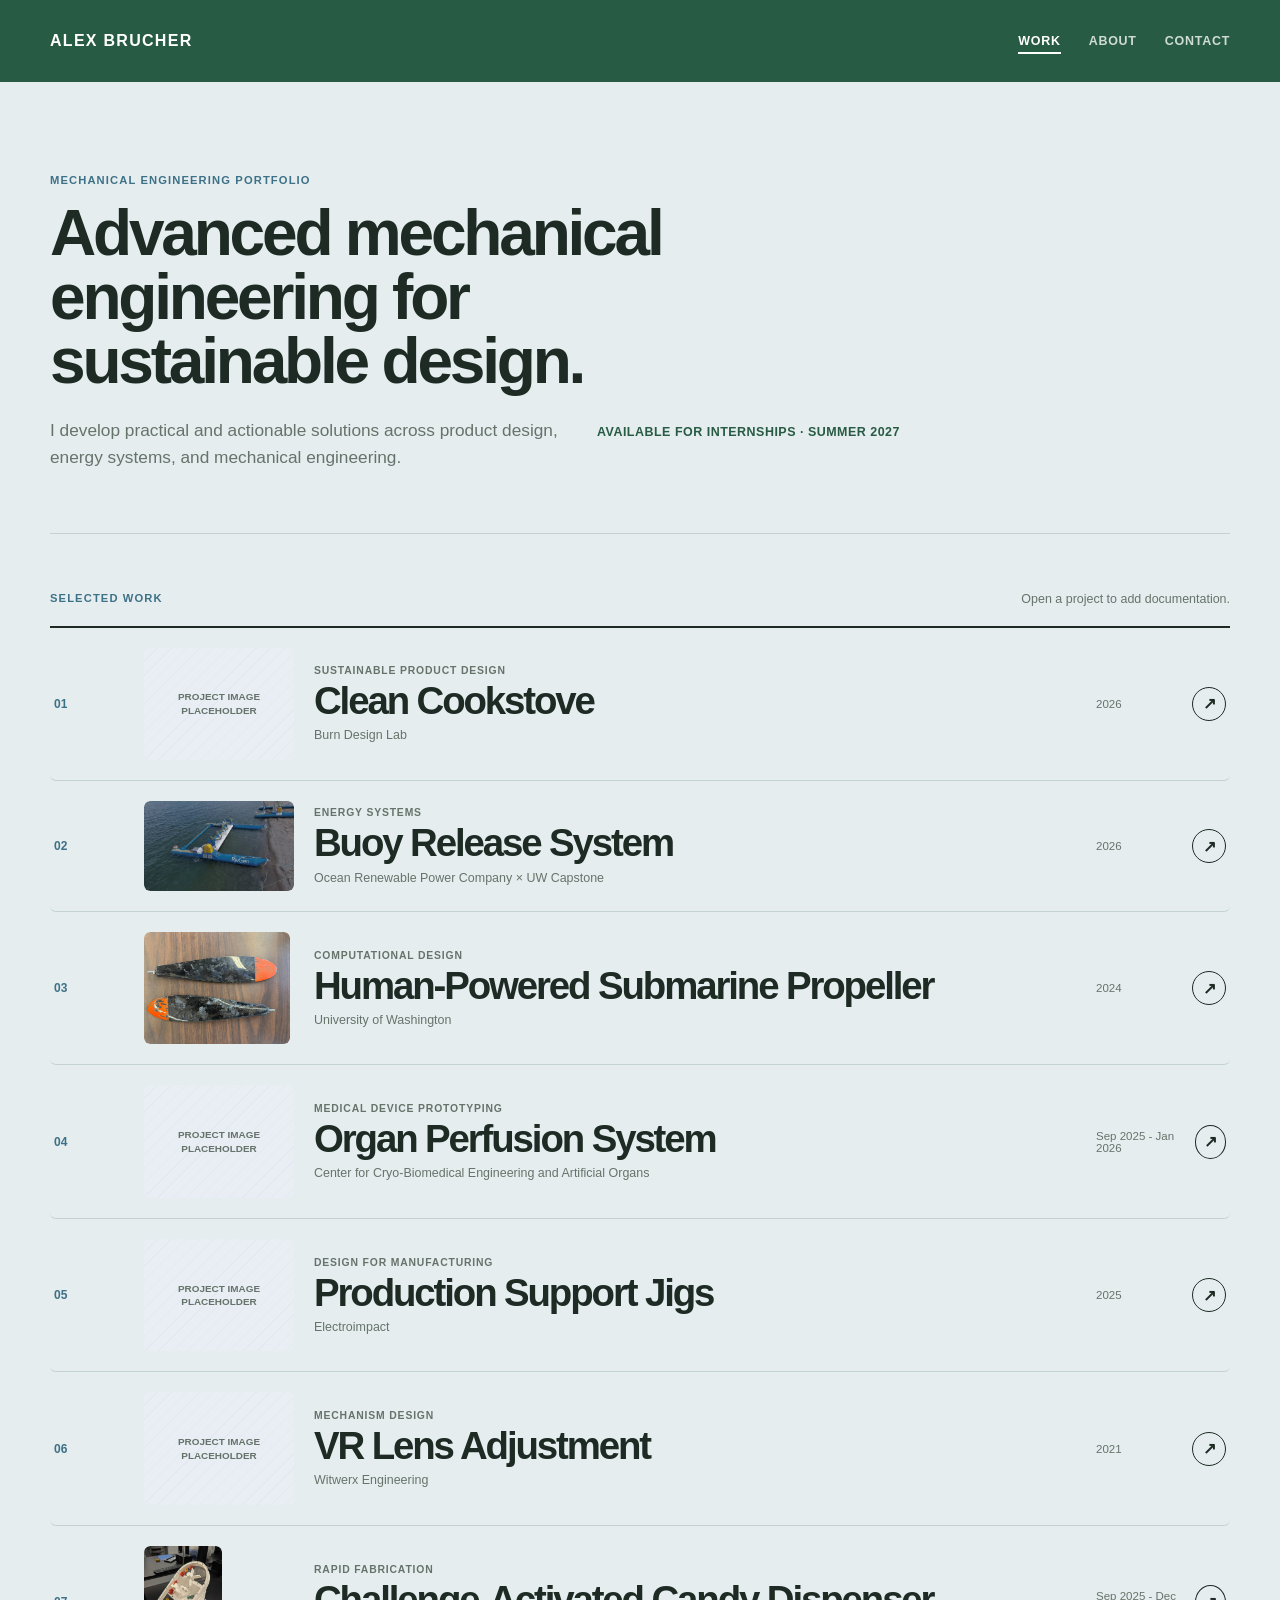
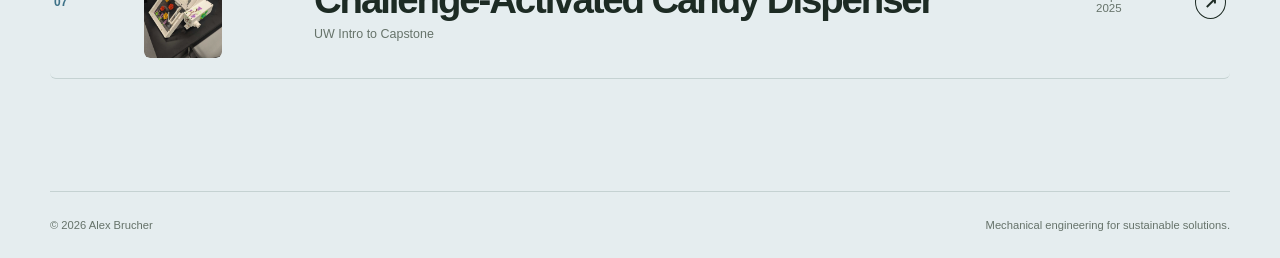
==== index.html @ 3a570173 "Publish portfolio website" ====
<!doctype html>
<html lang="en">
  <head>
    <meta charset="UTF-8" />
    <meta name="viewport" content="width=device-width, initial-scale=1.0" />
    <meta name="description" content="Alex Brucher - mechanical engineer designing sustainable products and energy systems." />
    <title>Alex Brucher | Mechanical Engineer</title>
    <link rel="stylesheet" href="assets/styles.css" />
  </head>
  <body>
    <a class="skip-link" href="#projects">Skip to projects</a>
    <header class="site-header">
      <a class="wordmark" href="index.html" aria-label="Alex Brucher home">ALEX BRUCHER</a>
      <nav aria-label="Primary navigation">
        <a class="active" href="index.html">Work</a>
        <a href="about.html">About</a>
        <a href="contact.html">Contact</a>
      </nav>
    </header>

    <main>
      <section class="hero page-shell">
        <p class="label">Mechanical engineering portfolio</p>
        <h1>Advanced mechanical engineering for sustainable design.</h1>
        <div class="hero-details">
          <p class="hero-subtitle">I develop practical and actionable solutions across product design, energy systems, and mechanical engineering.</p>
          <p class="hero-availability">Available for internships · Summer 2027</p>
        </div>
      </section>

      <section class="work-section page-shell" id="projects" aria-labelledby="project-heading">
        <div class="section-heading">
          <p class="label">Selected work</p>
          <p class="section-note">Open a project to add documentation.</p>
        </div>
        <div class="project-grid" id="project-grid" aria-live="polite"></div>
      </section>
    </main>

    <footer class="site-footer page-shell">
      <p>© <span id="year"></span> Alex Brucher</p>
      <p>Mechanical engineering for sustainable solutions.</p>
    </footer>
    <script src="content/projects.js"></script>
    <script src="assets/site.js"></script>
  </body>
</html>
---- assets/styles.css ----
:root {
  --ink: #1d2b24;
  --panel: #203d31;
  --blue: #3d7187;
  --cyan: #b8d1d3;
  --signal: #285b43;
  --paper: #e5edef;
  --white: #fff;
  --line: #c5d2d2;
  --muted: #66736a;
  --sans: "Avenir Next", "Helvetica Neue", Arial, sans-serif;
  --mono: "Avenir Next", "Helvetica Neue", Arial, sans-serif;
}
* { box-sizing: border-box; }
html { scroll-behavior: smooth; }
body { margin: 0; color: var(--ink); background: var(--paper); font-family: var(--sans); line-height: 1.45; }
a { color: inherit; }
.page-shell { width: min(1180px, calc(100% - 48px)); margin-inline: auto; }
.skip-link { position: absolute; left: -999px; top: 0; z-index: 3; padding: 10px; color: white; background: var(--blue); }
.skip-link:focus { left: 10px; }
.site-header { display: flex; align-items: center; justify-content: space-between; width: 100%; height: 82px; padding-inline: max(24px, calc((100% - 1180px) / 2)); background: var(--signal); color: var(--white); }
.wordmark { color: var(--white); font: 800 1rem var(--mono); letter-spacing: .08em; text-decoration: none; }
nav { display: flex; gap: 28px; }
nav a { position: relative; padding: 6px 0; color: rgba(255, 255, 255, .78); font: 700 .78rem var(--mono); letter-spacing: .06em; text-decoration: none; text-transform: uppercase; }
nav a.active, nav a:hover { color: var(--white); }
nav a.active::after { position: absolute; right: 0; bottom: 0; left: 0; height: 2px; background: var(--white); content: ""; }
.label { margin: 0; color: var(--blue); font: 800 .7rem var(--mono); letter-spacing: .1em; text-transform: uppercase; }
.hero { padding: clamp(52px, 8vw, 92px) 0 62px; border-bottom: 1px solid var(--line); }
.hero h1 { max-width: 700px; margin: 15px 0 24px; font-size: clamp(2.4rem, 5vw, 4.8rem); line-height: 1; letter-spacing: -.05em; font-weight: 900; }
.hero-details { display: flex; align-items: baseline; justify-content: space-between; gap: 32px; max-width: 850px; }
.hero-subtitle { max-width: 600px; margin: 0; color: var(--muted); font: 500 1.08rem/1.55 var(--sans); }
.hero-availability { flex: 0 0 auto; margin: 0; color: var(--signal); font: 700 .78rem var(--mono); letter-spacing: .04em; text-transform: uppercase; }
.work-section { padding: 58px 0 112px; }
.section-heading { display: flex; justify-content: space-between; padding-bottom: 20px; border-bottom: 2px solid var(--ink); }
.section-note { margin: 0; color: var(--muted); font: .78rem var(--mono); }
.project-grid { display: grid; }
.project-card { display: grid; grid-template-columns: 70px 150px minmax(0, 1fr) 130px; gap: 20px; align-items: center; padding: 20px 4px; border-bottom: 1px solid var(--line); border-radius: 6px; text-decoration: none; transition: background .18s, padding .18s; }
.project-card:hover { padding-inline: 14px; background: var(--white); }
.project-number { color: var(--blue); font: 800 .75rem var(--mono); }
.project-card-visual { display: grid; place-items: center; width: 150px; height: 112.5px; padding: 6px; overflow: hidden; border-radius: 6px; color: var(--muted); background: repeating-linear-gradient(135deg, #e9eef4, #e9eef4 9px, #e3e9f0 9px, #e3e9f0 10px); text-align: center; font: 700 .62rem/1.35 var(--mono); text-transform: uppercase; }
.project-card-visual.has-image { width: fit-content; height: fit-content; max-width: 150px; max-height: 112.5px; padding: 0; background: transparent; }
.project-card-visual img { display: block; width: auto; height: auto; min-width: 0; min-height: 0; max-width: 150px; max-height: 112.5px; border-radius: 6px; object-fit: contain; background: transparent; }
.project-card-main p { margin: 0 0 5px; color: var(--muted); font: 700 .65rem var(--mono); letter-spacing: .08em; text-transform: uppercase; }
.project-card h2 { margin: 0; font-size: clamp(1.5rem, 3vw, 2.65rem); line-height: 1.05; letter-spacing: -.055em; }
.project-card-main > span { display: block; margin-top: 7px; color: var(--muted); font: .78rem var(--mono); }
.project-card-end { display: flex; align-items: center; justify-content: space-between; color: var(--muted); font: .72rem var(--mono); }
.project-card-end b { display: grid; place-items: center; width: 34px; height: 34px; border: 1px solid var(--ink); border-radius: 50%; color: var(--ink); font-size: 1rem; transition: background .18s, color .18s; }
.project-card:hover b { border-color: var(--blue); color: white; background: var(--blue); }
.site-footer { display: flex; justify-content: space-between; gap: 20px; padding: 27px 0; border-top: 1px solid var(--line); color: var(--muted); font: .7rem var(--mono); }
.site-footer p { margin: 0; }
.about-page, .contact-page { max-width: 900px; padding-top: clamp(75px, 12vw, 140px); padding-bottom: 120px; }
.about-layout { display: grid; grid-template-columns: minmax(0, 1fr) 280px; gap: 80px; }
.about-layout h1, .contact-page h1 { margin: 16px 0 30px; font-size: clamp(3.2rem, 7vw, 6.6rem); line-height: .9; letter-spacing: -.09em; }
.edit-placeholder { margin: 0; padding: 24px; border: 1px solid var(--line); border-radius: 6px; color: #3d4b5d; background: var(--white); font: 400 1rem/1.7 var(--sans); }
.about-aside { border-top: 2px solid var(--ink); }
.profile-placeholder { display: grid; place-content: center; height: 200px; color: var(--cyan); background: var(--panel); font: 800 2.5rem var(--mono); }
.profile-placeholder small { margin-top: 11px; color: #d1ddec; font: 400 .66rem var(--mono); text-transform: uppercase; }
.about-aside dl, .project-header dl { margin: 0; }
.about-aside dl div, .project-header dl div { padding: 16px 0; border-bottom: 1px solid var(--line); }
dt { color: var(--muted); font: 800 .65rem var(--mono); letter-spacing: .08em; text-transform: uppercase; }
dd { margin: 6px 0 0; font-size: .9rem; }
.contact-links { margin-top: 48px; border-top: 2px solid var(--ink); }
.contact-links a { display: grid; grid-template-columns: 100px minmax(0, 1fr) 26px; gap: 15px; align-items: center; padding: 22px 0; border-bottom: 1px solid var(--line); text-decoration: none; }
.contact-links a:hover { color: var(--blue); }
.contact-links small { color: var(--muted); font: 800 .67rem var(--mono); text-transform: uppercase; }
.contact-links span { font: 700 clamp(1.15rem, 2vw, 1.7rem) var(--mono); letter-spacing: -.05em; }
.contact-note { color: var(--muted); font: .78rem var(--mono); }
.project-page { padding-top: 44px; padding-bottom: 110px; }
.back-link { color: var(--blue); font: 700 .78rem var(--mono); text-decoration: none; }
.project-header { display: grid; grid-template-columns: minmax(0, 1fr) 280px; gap: 10%; align-items: end; padding: 55px 0 42px; }
.project-header h1 { margin: 13px 0 0; font-size: clamp(3.5rem, 7vw, 7.2rem); line-height: .88; letter-spacing: -.09em; }
.media-stage { display: grid; grid-template-columns: repeat(2, minmax(0, 1fr)); gap: 20px; }
.media-stage-single { display: block; }
.model-panel, .image-placeholder, .project-image { min-height: clamp(400px, 55vw, 650px); border: 1px solid var(--line); border-radius: 6px; background: var(--white); overflow: hidden; }
.model-toolbar { position: relative; z-index: 1; display: flex; justify-content: space-between; gap: 20px; padding: 14px 16px; border-bottom: 1px solid var(--line); color: var(--muted); font: 700 .65rem var(--mono); letter-spacing: .06em; text-transform: uppercase; }
.model-panel model-viewer { display: block; width: 100%; height: calc(clamp(400px, 55vw, 650px) - 46px); background: linear-gradient(135deg, #f8fafc, #e9eef4); }
.model-loading { display: grid; place-items: center; height: 100%; color: var(--muted); font: 700 .75rem var(--mono); text-transform: uppercase; }
.image-placeholder { display: grid; place-content: center; gap: 8px; color: var(--muted); background: repeating-linear-gradient(45deg, #e9eef4, #e9eef4 9px, #e3e9f0 9px, #e3e9f0 10px); text-align: center; font: 700 .8rem var(--mono); text-transform: uppercase; }
.image-placeholder small { font-weight: 400; text-transform: none; }
.project-image { margin: 0; overflow: hidden; }
.project-image img { display: block; width: 100%; height: auto; max-height: 75vh; min-height: 400px; object-fit: contain; background: var(--white); }
.project-image figcaption { padding: 12px 14px; color: var(--muted); font: .9rem/1.45 var(--sans); }
.image-carousel { display: flex; flex-direction: column; }
.carousel-track { display: flex; flex: 1; min-height: 0; transition: transform .3s ease; }
.carousel-track figure { flex: 0 0 100%; margin: 0; }
.carousel-track img { width: 100%; height: clamp(400px, 55vw, 650px); object-fit: contain; background: var(--white); }
.carousel-track figcaption { min-height: 48px; }
.carousel-controls { display: flex; align-items: center; justify-content: space-between; padding: 10px 14px; border-top: 1px solid var(--line); color: var(--muted); font: .86rem var(--sans); }
.carousel-controls button { display: grid; place-items: center; width: 32px; height: 32px; border: 1px solid var(--line); border-radius: 50%; color: var(--ink); background: transparent; font: 1rem var(--sans); cursor: pointer; }
.carousel-controls button:hover { color: var(--white); border-color: var(--signal); background: var(--signal); }
.media-caption { margin: 0; padding: 12px 14px; color: var(--muted); font: .9rem/1.45 var(--sans); }
.image-placeholder .media-caption { align-self: end; width: 100%; padding-top: 16px; text-align: left; }
.project-template { display: grid; grid-template-columns: repeat(2, 1fr); gap: 16px; margin-top: 24px; }
.project-template section { min-height: 210px; padding: 22px; border: 1px solid var(--line); border-radius: 6px; background: #eef2f5; }
.project-copy { display: flex; flex-direction: column; gap: 10px; margin: 18px 0 0; color: #3d4b5d; font: 400 1rem/1.7 var(--sans); }
.project-copy strong { color: var(--ink); font-weight: 700; }
.project-copy span { display: block; }
.skills-list { display: flex; flex-wrap: wrap; gap: 8px; margin: 18px 0 0; padding: 0; list-style: none; }
.skills-list li { padding: 7px 9px; border: 1px solid var(--line); border-radius: 4px; color: var(--ink); background: var(--white); font: 700 .72rem var(--mono); }
.editor-note { margin: 24px 0 0; color: var(--muted); font: .72rem var(--mono); }
.editor-note code { color: var(--blue); }
@media (max-width: 700px) {
  .page-shell { width: calc(100% - 32px); }
  .site-header { width: 100%; height: 70px; padding-inline: 16px; }
  .wordmark { font-size: .82rem; }
  nav { gap: 16px; }
  .hero { padding-block: 56px 48px; }
  .hero h1 { font-size: clamp(2.4rem, 11vw, 4.2rem); }
  .hero-details { align-items: start; flex-direction: column; gap: 18px; }
  .section-heading { align-items: start; flex-direction: column; gap: 11px; }
  .project-card { grid-template-columns: 37px 110px minmax(0, 1fr); gap: 13px; padding-block: 22px; }
  .project-card-visual { width: 110px; height: 82.5px; grid-column: 2; grid-row: 1 / span 2; }
  .project-card-visual.has-image { max-width: 110px; max-height: 82.5px; }
  .project-card-visual img { max-width: 110px; max-height: 82.5px; }
  .project-card-main { grid-column: 3; }
  .project-card-end { grid-column: 3; justify-content: flex-start; gap: 15px; }
  .about-layout, .project-header { grid-template-columns: 1fr; gap: 30px; }
  .contact-links a { grid-template-columns: 1fr 23px; }
  .contact-links small { grid-column: 1 / -1; }
  .project-header { padding-top: 42px; }
  .media-stage { grid-template-columns: 1fr; }
  .model-toolbar { font-size: .56rem; }
  .model-toolbar span:last-child { display: none; }
  .project-template { grid-template-columns: 1fr; }
  .project-template section { min-height: 0; }
  .site-footer { flex-direction: column; }
}
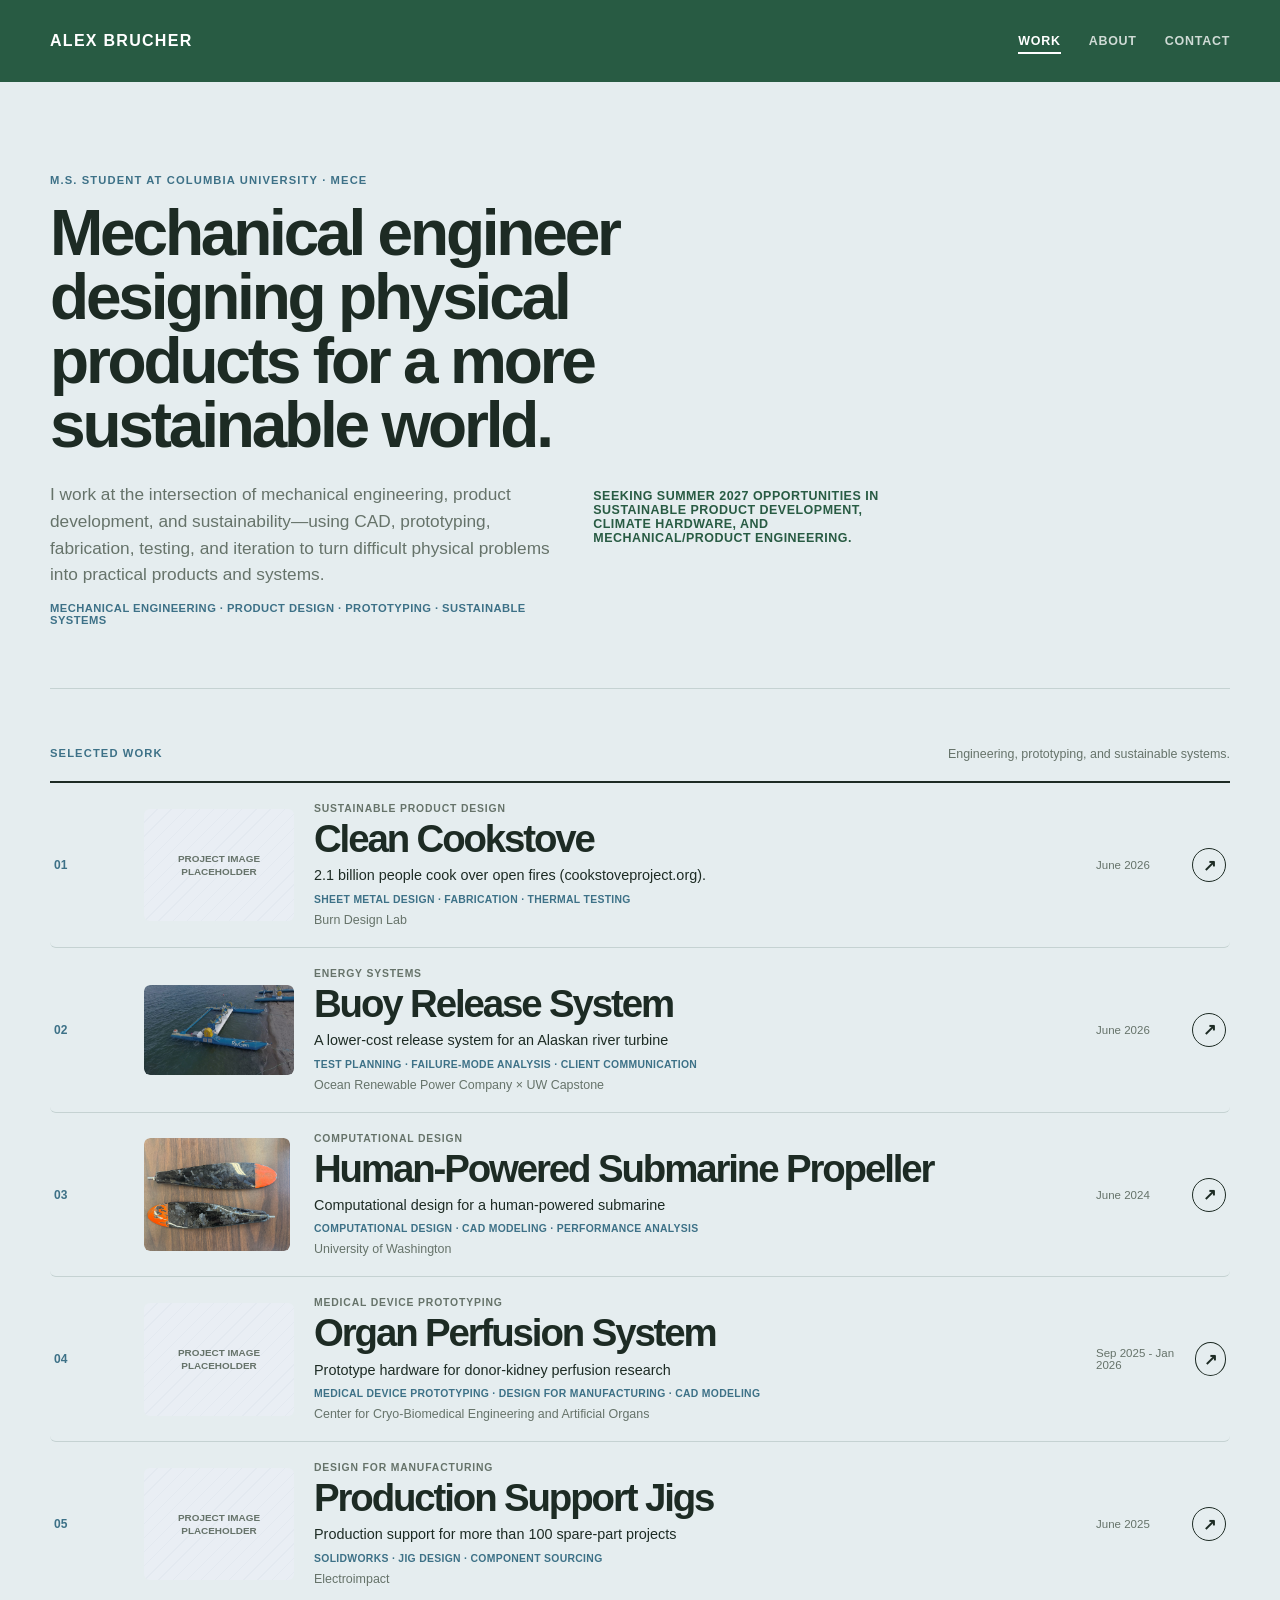
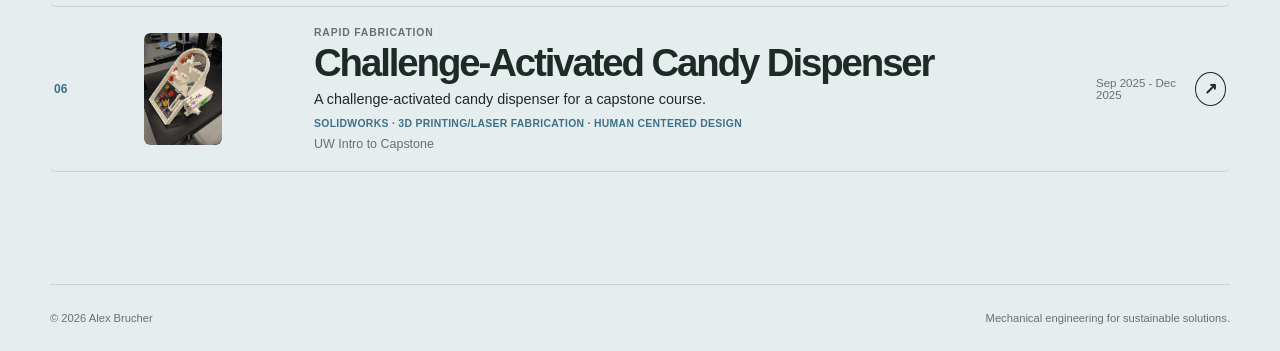
==== commit e4057525: "Refine portfolio positioning and project presentation" ====
--- a/index.html
+++ b/index.html
@@ -3,8 +3,8 @@
   <head>
     <meta charset="UTF-8" />
     <meta name="viewport" content="width=device-width, initial-scale=1.0" />
-    <meta name="description" content="Alex Brucher - mechanical engineer designing sustainable products and energy systems." />
-    <title>Alex Brucher | Mechanical Engineer</title>
+    <meta name="description" content="Alex Brucher — mechanical engineer focused on sustainable product development, climate hardware, mechanical design, and physical product development." />
+    <title>Alex Brucher — Mechanical Engineer &amp; Product Designer</title>
     <link rel="stylesheet" href="assets/styles.css" />
   </head>
   <body>
@@ -20,18 +20,21 @@
 
     <main>
       <section class="hero page-shell">
-        <p class="label">Mechanical engineering portfolio</p>
-        <h1>Advanced mechanical engineering for sustainable design.</h1>
+        <p class="label">M.S. student at Columbia University · MECE</p>
+        <h1>Mechanical engineer designing physical products for a more sustainable world.</h1>
         <div class="hero-details">
-          <p class="hero-subtitle">I develop practical and actionable solutions across product design, energy systems, and mechanical engineering.</p>
-          <p class="hero-availability">Available for internships · Summer 2027</p>
+          <div>
+            <p class="hero-subtitle">I work at the intersection of mechanical engineering, product development, and sustainability—using CAD, prototyping, fabrication, testing, and iteration to turn difficult physical problems into practical products and systems.</p>
+            <p class="hero-capabilities">Mechanical Engineering · Product Design · Prototyping · Sustainable Systems</p>
+          </div>
+          <p class="hero-availability">Seeking Summer 2027 opportunities in sustainable product development, climate hardware, and mechanical/product engineering.</p>
         </div>
       </section>
 
       <section class="work-section page-shell" id="projects" aria-labelledby="project-heading">
         <div class="section-heading">
-          <p class="label">Selected work</p>
-          <p class="section-note">Open a project to add documentation.</p>
+          <p class="label" id="project-heading">Selected work</p>
+          <p class="section-note">Engineering, prototyping, and sustainable systems.</p>
         </div>
         <div class="project-grid" id="project-grid" aria-live="polite"></div>
       </section>
--- a/assets/styles.css
+++ b/assets/styles.css
@@ -15,6 +15,7 @@
 html { scroll-behavior: smooth; }
 body { margin: 0; color: var(--ink); background: var(--paper); font-family: var(--sans); line-height: 1.45; }
 a { color: inherit; }
+ a:focus-visible, button:focus-visible { outline: 3px solid var(--signal); outline-offset: 4px; }
 .page-shell { width: min(1180px, calc(100% - 48px)); margin-inline: auto; }
 .skip-link { position: absolute; left: -999px; top: 0; z-index: 3; padding: 10px; color: white; background: var(--blue); }
 .skip-link:focus { left: 10px; }
@@ -29,7 +30,8 @@
 .hero h1 { max-width: 700px; margin: 15px 0 24px; font-size: clamp(2.4rem, 5vw, 4.8rem); line-height: 1; letter-spacing: -.05em; font-weight: 900; }
 .hero-details { display: flex; align-items: baseline; justify-content: space-between; gap: 32px; max-width: 850px; }
 .hero-subtitle { max-width: 600px; margin: 0; color: var(--muted); font: 500 1.08rem/1.55 var(--sans); }
-.hero-availability { flex: 0 0 auto; margin: 0; color: var(--signal); font: 700 .78rem var(--mono); letter-spacing: .04em; text-transform: uppercase; }
+.hero-capabilities { margin: 14px 0 0; color: var(--blue); font: 700 .7rem var(--mono); letter-spacing: .04em; text-transform: uppercase; }
+.hero-availability { flex: 0 1 360px; max-width: 360px; margin: 0; color: var(--signal); font: 700 .78rem var(--mono); letter-spacing: .04em; text-transform: uppercase; }
 .work-section { padding: 58px 0 112px; }
 .section-heading { display: flex; justify-content: space-between; padding-bottom: 20px; border-bottom: 2px solid var(--ink); }
 .section-note { margin: 0; color: var(--muted); font: .78rem var(--mono); }
@@ -43,6 +45,9 @@
 .project-card-main p { margin: 0 0 5px; color: var(--muted); font: 700 .65rem var(--mono); letter-spacing: .08em; text-transform: uppercase; }
 .project-card h2 { margin: 0; font-size: clamp(1.5rem, 3vw, 2.65rem); line-height: 1.05; letter-spacing: -.055em; }
 .project-card-main > span { display: block; margin-top: 7px; color: var(--muted); font: .78rem var(--mono); }
+.project-card-main .project-card-description { max-width: 620px; color: var(--ink); font: 500 .9rem/1.35 var(--sans); }
+.project-card-main .project-card-skills { margin-top: 8px; color: var(--blue); font: 700 .65rem var(--mono); letter-spacing: .03em; text-transform: uppercase; }
+.project-card-main .project-card-client { margin-top: 8px; }
 .project-card-end { display: flex; align-items: center; justify-content: space-between; color: var(--muted); font: .72rem var(--mono); }
 .project-card-end b { display: grid; place-items: center; width: 34px; height: 34px; border: 1px solid var(--ink); border-radius: 50%; color: var(--ink); font-size: 1rem; transition: background .18s, color .18s; }
 .project-card:hover b { border-color: var(--blue); color: white; background: var(--blue); }
@@ -99,6 +104,10 @@
 .skills-list li { padding: 7px 9px; border: 1px solid var(--line); border-radius: 4px; color: var(--ink); background: var(--white); font: 700 .72rem var(--mono); }
 .editor-note { margin: 24px 0 0; color: var(--muted); font: .72rem var(--mono); }
 .editor-note code { color: var(--blue); }
+@media (max-width: 900px) and (min-width: 701px) {
+  .hero-details { align-items: flex-start; flex-direction: column; gap: 18px; }
+  .hero-availability { max-width: 100%; }
+}
 @media (max-width: 700px) {
   .page-shell { width: calc(100% - 32px); }
   .site-header { width: 100%; height: 70px; padding-inline: 16px; }
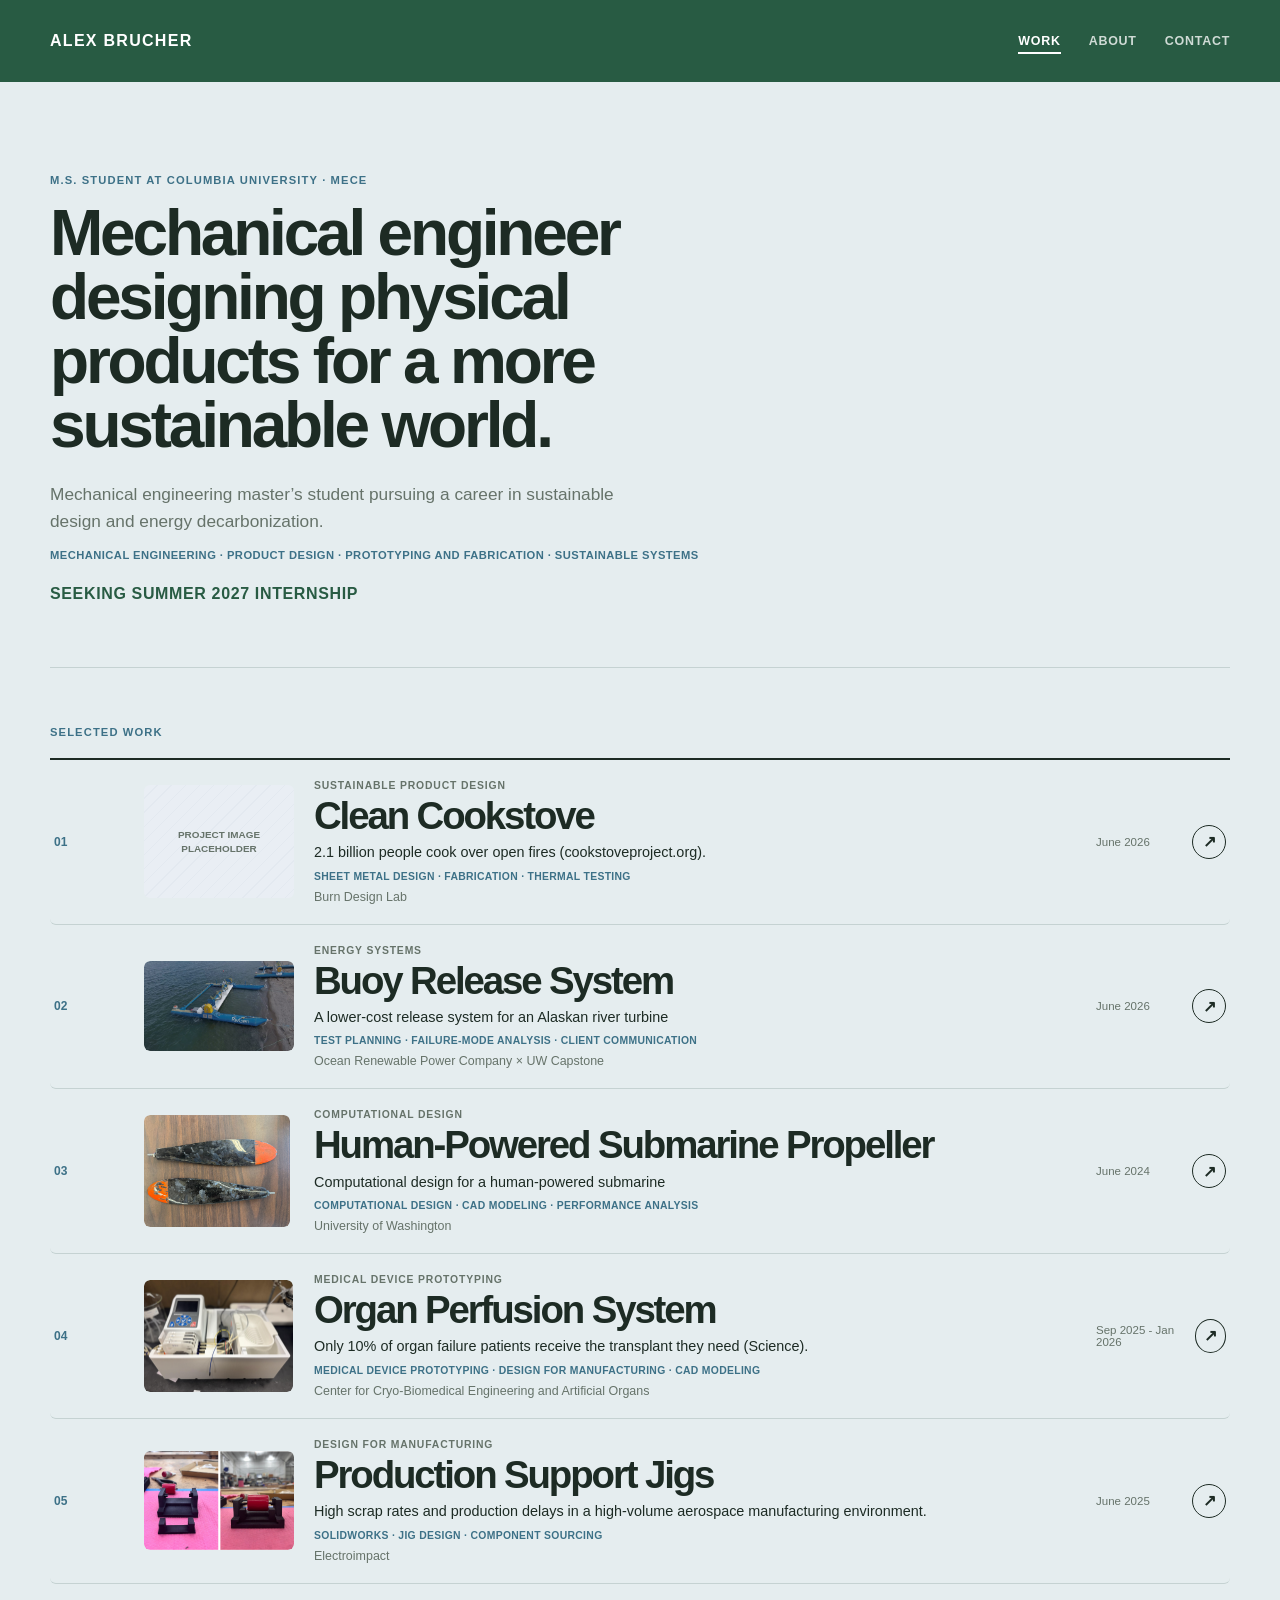
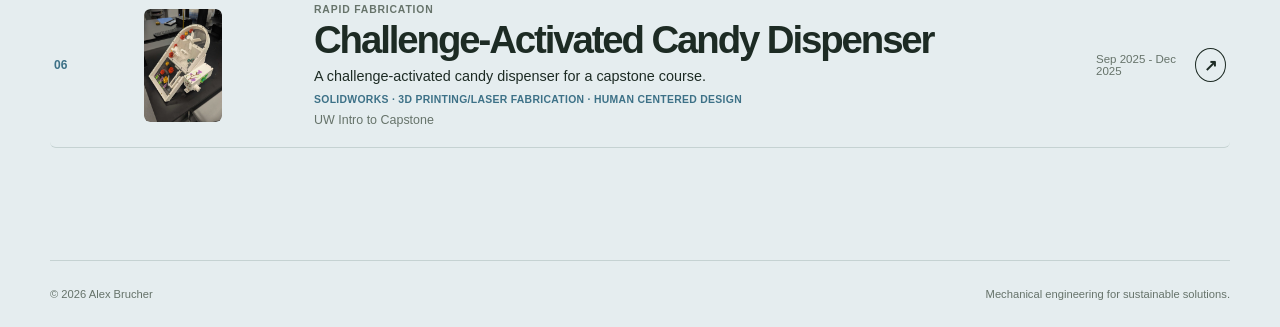
==== commit a0a2e273: "Describe your changes" ====
--- a/index.html
+++ b/index.html
@@ -24,17 +24,16 @@
         <h1>Mechanical engineer designing physical products for a more sustainable world.</h1>
         <div class="hero-details">
           <div>
-            <p class="hero-subtitle">I work at the intersection of mechanical engineering, product development, and sustainability—using CAD, prototyping, fabrication, testing, and iteration to turn difficult physical problems into practical products and systems.</p>
-            <p class="hero-capabilities">Mechanical Engineering · Product Design · Prototyping · Sustainable Systems</p>
+            <p class="hero-subtitle">Mechanical engineering master’s student pursuing a career in sustainable design and energy decarbonization.</p>
+            <p class="hero-capabilities">Mechanical Engineering · Product Design · Prototyping and Fabrication · Sustainable Systems</p>
           </div>
-          <p class="hero-availability">Seeking Summer 2027 opportunities in sustainable product development, climate hardware, and mechanical/product engineering.</p>
         </div>
+        <p class="hero-availability">Seeking Summer 2027 Internship</p>
       </section>
 
       <section class="work-section page-shell" id="projects" aria-labelledby="project-heading">
         <div class="section-heading">
           <p class="label" id="project-heading">Selected work</p>
-          <p class="section-note">Engineering, prototyping, and sustainable systems.</p>
         </div>
         <div class="project-grid" id="project-grid" aria-live="polite"></div>
       </section>
--- a/assets/styles.css
+++ b/assets/styles.css
@@ -31,7 +31,7 @@
 .hero-details { display: flex; align-items: baseline; justify-content: space-between; gap: 32px; max-width: 850px; }
 .hero-subtitle { max-width: 600px; margin: 0; color: var(--muted); font: 500 1.08rem/1.55 var(--sans); }
 .hero-capabilities { margin: 14px 0 0; color: var(--blue); font: 700 .7rem var(--mono); letter-spacing: .04em; text-transform: uppercase; }
-.hero-availability { flex: 0 1 360px; max-width: 360px; margin: 0; color: var(--signal); font: 700 .78rem var(--mono); letter-spacing: .04em; text-transform: uppercase; }
+.hero-availability { display: inline-block; max-width: 100%; margin: 24px 0 0; color: var(--signal); font: 800 1rem var(--mono); letter-spacing: .04em; text-transform: uppercase; }
 .work-section { padding: 58px 0 112px; }
 .section-heading { display: flex; justify-content: space-between; padding-bottom: 20px; border-bottom: 2px solid var(--ink); }
 .section-note { margin: 0; color: var(--muted); font: .78rem var(--mono); }
@@ -60,6 +60,7 @@
 .about-aside { border-top: 2px solid var(--ink); }
 .profile-placeholder { display: grid; place-content: center; height: 200px; color: var(--cyan); background: var(--panel); font: 800 2.5rem var(--mono); }
 .profile-placeholder small { margin-top: 11px; color: #d1ddec; font: 400 .66rem var(--mono); text-transform: uppercase; }
+.profile-photo { display: block; width: 100%; height: 280px; border: 1px solid var(--line); border-radius: 6px; object-fit: cover; }
 .about-aside dl, .project-header dl { margin: 0; }
 .about-aside dl div, .project-header dl div { padding: 16px 0; border-bottom: 1px solid var(--line); }
 dt { color: var(--muted); font: 800 .65rem var(--mono); letter-spacing: .08em; text-transform: uppercase; }
@@ -84,16 +85,18 @@
 .image-placeholder small { font-weight: 400; text-transform: none; }
 .project-image { margin: 0; overflow: hidden; }
 .project-image img { display: block; width: 100%; height: auto; max-height: 75vh; min-height: 400px; object-fit: contain; background: var(--white); }
-.project-image figcaption { padding: 12px 14px; color: var(--muted); font: .9rem/1.45 var(--sans); }
+.project-image figcaption { padding: 12px 14px; color: var(--muted); font: 700 1rem/1.45 var(--sans); }
 .image-carousel { display: flex; flex-direction: column; }
 .carousel-track { display: flex; flex: 1; min-height: 0; transition: transform .3s ease; }
 .carousel-track figure { flex: 0 0 100%; margin: 0; }
 .carousel-track img { width: 100%; height: clamp(400px, 55vw, 650px); object-fit: contain; background: var(--white); }
 .carousel-track figcaption { min-height: 48px; }
+.media-stage-single .project-image img,
+.media-stage-single .carousel-track img { height: clamp(360px, 48vw, 580px); min-height: 360px; }
 .carousel-controls { display: flex; align-items: center; justify-content: space-between; padding: 10px 14px; border-top: 1px solid var(--line); color: var(--muted); font: .86rem var(--sans); }
 .carousel-controls button { display: grid; place-items: center; width: 32px; height: 32px; border: 1px solid var(--line); border-radius: 50%; color: var(--ink); background: transparent; font: 1rem var(--sans); cursor: pointer; }
 .carousel-controls button:hover { color: var(--white); border-color: var(--signal); background: var(--signal); }
-.media-caption { margin: 0; padding: 12px 14px; color: var(--muted); font: .9rem/1.45 var(--sans); }
+.media-caption { margin: 0; padding: 12px 14px; color: var(--muted); font: 700 1rem/1.45 var(--sans); }
 .image-placeholder .media-caption { align-self: end; width: 100%; padding-top: 16px; text-align: left; }
 .project-template { display: grid; grid-template-columns: repeat(2, 1fr); gap: 16px; margin-top: 24px; }
 .project-template section { min-height: 210px; padding: 22px; border: 1px solid var(--line); border-radius: 6px; background: #eef2f5; }
@@ -102,6 +105,7 @@
 .project-copy span { display: block; }
 .skills-list { display: flex; flex-wrap: wrap; gap: 8px; margin: 18px 0 0; padding: 0; list-style: none; }
 .skills-list li { padding: 7px 9px; border: 1px solid var(--line); border-radius: 4px; color: var(--ink); background: var(--white); font: 700 .72rem var(--mono); }
+.stat-citation { margin: 20px 0 0; color: var(--muted); font: .72rem/1.5 var(--mono); }
 .editor-note { margin: 24px 0 0; color: var(--muted); font: .72rem var(--mono); }
 .editor-note code { color: var(--blue); }
 @media (max-width: 900px) and (min-width: 701px) {
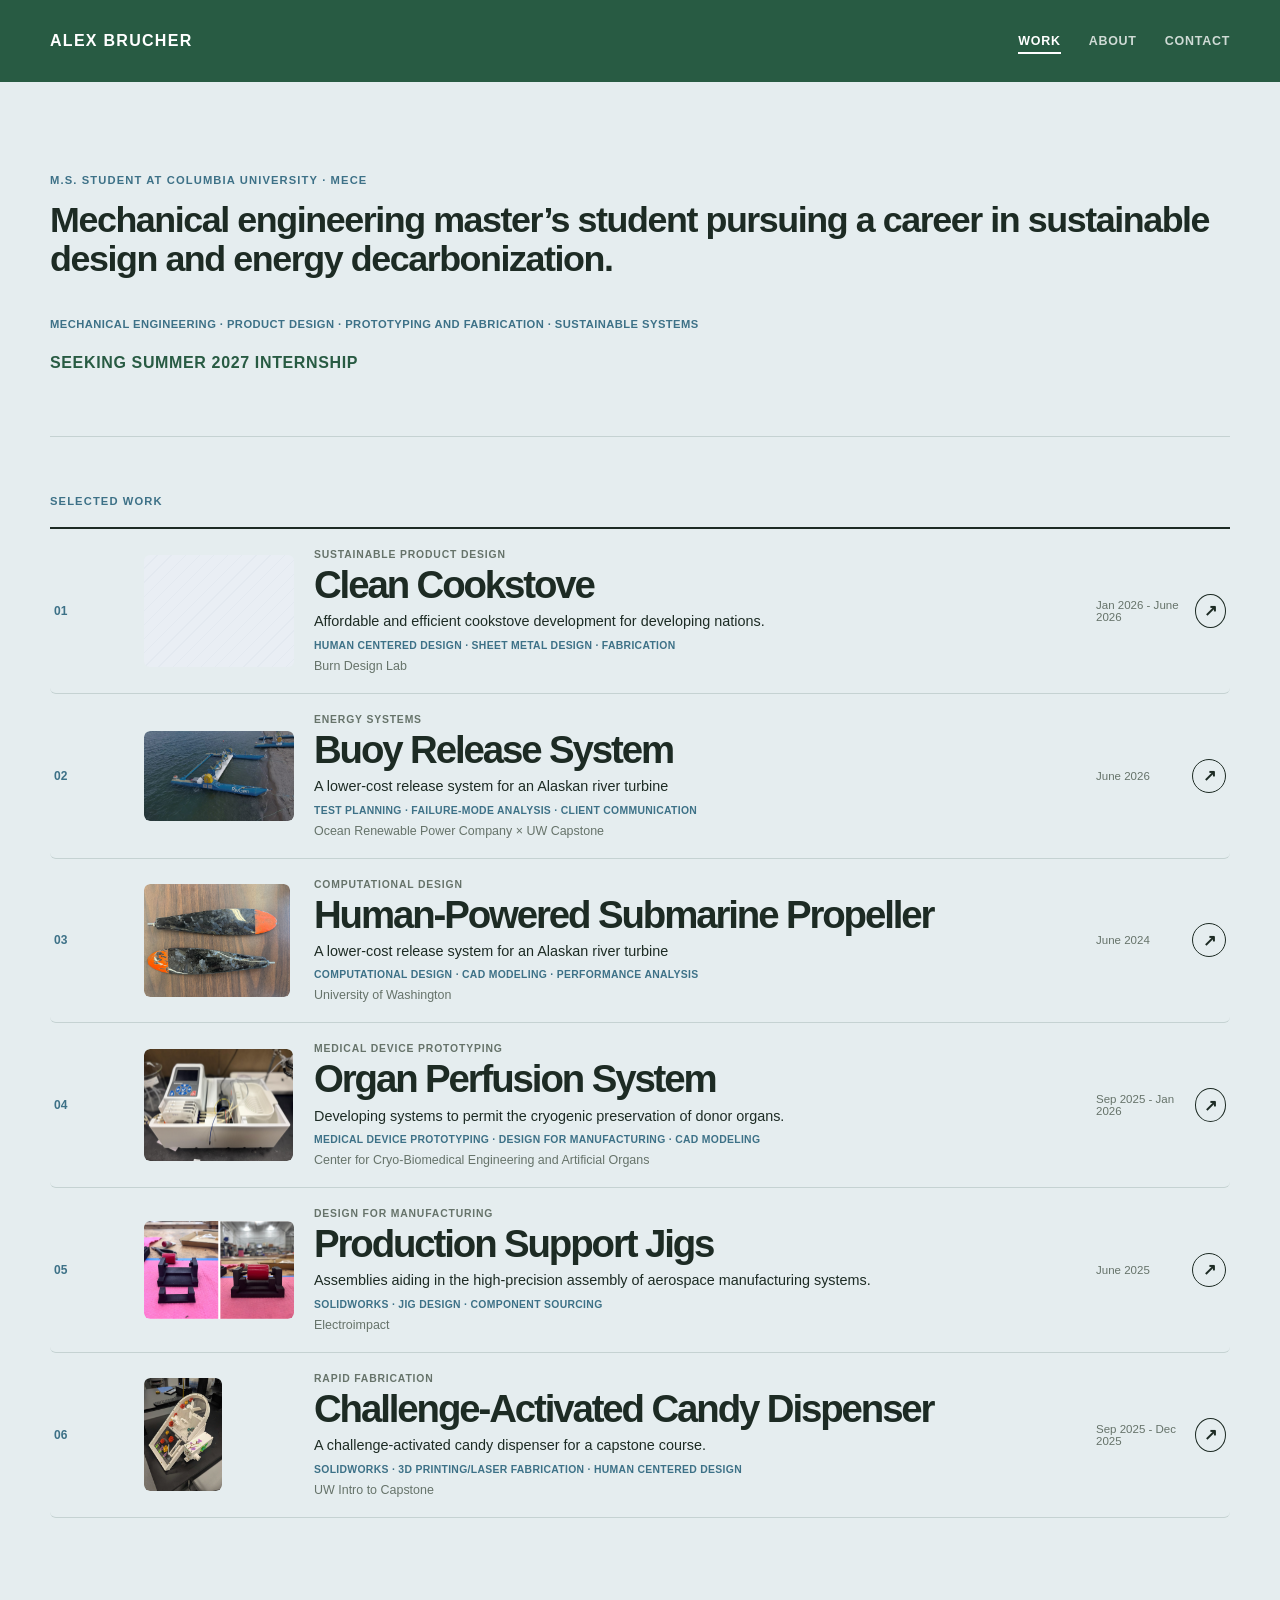
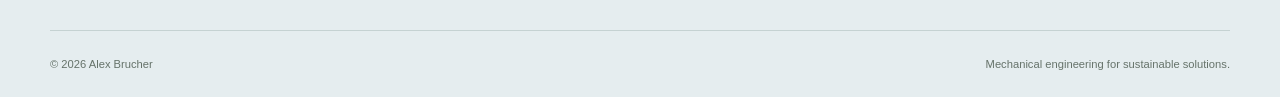
==== commit 0f2db92f: "Prepare portfolio for publication" ====
--- a/index.html
+++ b/index.html
@@ -21,10 +21,9 @@
     <main>
       <section class="hero page-shell">
         <p class="label">M.S. student at Columbia University · MECE</p>
-        <h1>Mechanical engineer designing physical products for a more sustainable world.</h1>
+        <h1 class="hero-statement">Mechanical engineering master’s student pursuing a career in sustainable design and energy decarbonization.</h1>
         <div class="hero-details">
           <div>
-            <p class="hero-subtitle">Mechanical engineering master’s student pursuing a career in sustainable design and energy decarbonization.</p>
             <p class="hero-capabilities">Mechanical Engineering · Product Design · Prototyping and Fabrication · Sustainable Systems</p>
           </div>
         </div>
--- a/assets/styles.css
+++ b/assets/styles.css
@@ -28,6 +28,7 @@
 .label { margin: 0; color: var(--blue); font: 800 .7rem var(--mono); letter-spacing: .1em; text-transform: uppercase; }
 .hero { padding: clamp(52px, 8vw, 92px) 0 62px; border-bottom: 1px solid var(--line); }
 .hero h1 { max-width: 700px; margin: 15px 0 24px; font-size: clamp(2.4rem, 5vw, 4.8rem); line-height: 1; letter-spacing: -.05em; font-weight: 900; }
+.hero-statement { max-width: 1180px !important; font-size: clamp(2rem, 2.8vw, 3.1rem) !important; line-height: 1.1 !important; letter-spacing: -.04em !important; }
 .hero-details { display: flex; align-items: baseline; justify-content: space-between; gap: 32px; max-width: 850px; }
 .hero-subtitle { max-width: 600px; margin: 0; color: var(--muted); font: 500 1.08rem/1.55 var(--sans); }
 .hero-capabilities { margin: 14px 0 0; color: var(--blue); font: 700 .7rem var(--mono); letter-spacing: .04em; text-transform: uppercase; }
@@ -56,10 +57,8 @@
 .about-page, .contact-page { max-width: 900px; padding-top: clamp(75px, 12vw, 140px); padding-bottom: 120px; }
 .about-layout { display: grid; grid-template-columns: minmax(0, 1fr) 280px; gap: 80px; }
 .about-layout h1, .contact-page h1 { margin: 16px 0 30px; font-size: clamp(3.2rem, 7vw, 6.6rem); line-height: .9; letter-spacing: -.09em; }
-.edit-placeholder { margin: 0; padding: 24px; border: 1px solid var(--line); border-radius: 6px; color: #3d4b5d; background: var(--white); font: 400 1rem/1.7 var(--sans); }
+.about-copy { margin: 0; padding: 24px; border: 1px solid var(--line); border-radius: 6px; color: #3d4b5d; background: var(--white); font: 400 1rem/1.7 var(--sans); }
 .about-aside { border-top: 2px solid var(--ink); }
-.profile-placeholder { display: grid; place-content: center; height: 200px; color: var(--cyan); background: var(--panel); font: 800 2.5rem var(--mono); }
-.profile-placeholder small { margin-top: 11px; color: #d1ddec; font: 400 .66rem var(--mono); text-transform: uppercase; }
 .profile-photo { display: block; width: 100%; height: 280px; border: 1px solid var(--line); border-radius: 6px; object-fit: cover; }
 .about-aside dl, .project-header dl { margin: 0; }
 .about-aside dl div, .project-header dl div { padding: 16px 0; border-bottom: 1px solid var(--line); }
@@ -77,12 +76,11 @@
 .project-header h1 { margin: 13px 0 0; font-size: clamp(3.5rem, 7vw, 7.2rem); line-height: .88; letter-spacing: -.09em; }
 .media-stage { display: grid; grid-template-columns: repeat(2, minmax(0, 1fr)); gap: 20px; }
 .media-stage-single { display: block; }
-.model-panel, .image-placeholder, .project-image { min-height: clamp(400px, 55vw, 650px); border: 1px solid var(--line); border-radius: 6px; background: var(--white); overflow: hidden; }
+.model-panel, .media-empty, .project-image { min-height: clamp(400px, 55vw, 650px); border: 1px solid var(--line); border-radius: 6px; background: var(--white); overflow: hidden; }
 .model-toolbar { position: relative; z-index: 1; display: flex; justify-content: space-between; gap: 20px; padding: 14px 16px; border-bottom: 1px solid var(--line); color: var(--muted); font: 700 .65rem var(--mono); letter-spacing: .06em; text-transform: uppercase; }
 .model-panel model-viewer { display: block; width: 100%; height: calc(clamp(400px, 55vw, 650px) - 46px); background: linear-gradient(135deg, #f8fafc, #e9eef4); }
 .model-loading { display: grid; place-items: center; height: 100%; color: var(--muted); font: 700 .75rem var(--mono); text-transform: uppercase; }
-.image-placeholder { display: grid; place-content: center; gap: 8px; color: var(--muted); background: repeating-linear-gradient(45deg, #e9eef4, #e9eef4 9px, #e3e9f0 9px, #e3e9f0 10px); text-align: center; font: 700 .8rem var(--mono); text-transform: uppercase; }
-.image-placeholder small { font-weight: 400; text-transform: none; }
+.media-empty { display: grid; place-content: center; gap: 8px; color: var(--muted); background: repeating-linear-gradient(45deg, #e9eef4, #e9eef4 9px, #e3e9f0 9px, #e3e9f0 10px); text-align: center; font: 700 .8rem var(--mono); text-transform: uppercase; }
 .project-image { margin: 0; overflow: hidden; }
 .project-image img { display: block; width: 100%; height: auto; max-height: 75vh; min-height: 400px; object-fit: contain; background: var(--white); }
 .project-image figcaption { padding: 12px 14px; color: var(--muted); font: 700 1rem/1.45 var(--sans); }
@@ -97,7 +95,7 @@
 .carousel-controls button { display: grid; place-items: center; width: 32px; height: 32px; border: 1px solid var(--line); border-radius: 50%; color: var(--ink); background: transparent; font: 1rem var(--sans); cursor: pointer; }
 .carousel-controls button:hover { color: var(--white); border-color: var(--signal); background: var(--signal); }
 .media-caption { margin: 0; padding: 12px 14px; color: var(--muted); font: 700 1rem/1.45 var(--sans); }
-.image-placeholder .media-caption { align-self: end; width: 100%; padding-top: 16px; text-align: left; }
+.media-empty .media-caption { align-self: end; width: 100%; padding-top: 16px; text-align: left; }
 .project-template { display: grid; grid-template-columns: repeat(2, 1fr); gap: 16px; margin-top: 24px; }
 .project-template section { min-height: 210px; padding: 22px; border: 1px solid var(--line); border-radius: 6px; background: #eef2f5; }
 .project-copy { display: flex; flex-direction: column; gap: 10px; margin: 18px 0 0; color: #3d4b5d; font: 400 1rem/1.7 var(--sans); }
@@ -106,8 +104,6 @@
 .skills-list { display: flex; flex-wrap: wrap; gap: 8px; margin: 18px 0 0; padding: 0; list-style: none; }
 .skills-list li { padding: 7px 9px; border: 1px solid var(--line); border-radius: 4px; color: var(--ink); background: var(--white); font: 700 .72rem var(--mono); }
 .stat-citation { margin: 20px 0 0; color: var(--muted); font: .72rem/1.5 var(--mono); }
-.editor-note { margin: 24px 0 0; color: var(--muted); font: .72rem var(--mono); }
-.editor-note code { color: var(--blue); }
 @media (max-width: 900px) and (min-width: 701px) {
   .hero-details { align-items: flex-start; flex-direction: column; gap: 18px; }
   .hero-availability { max-width: 100%; }
